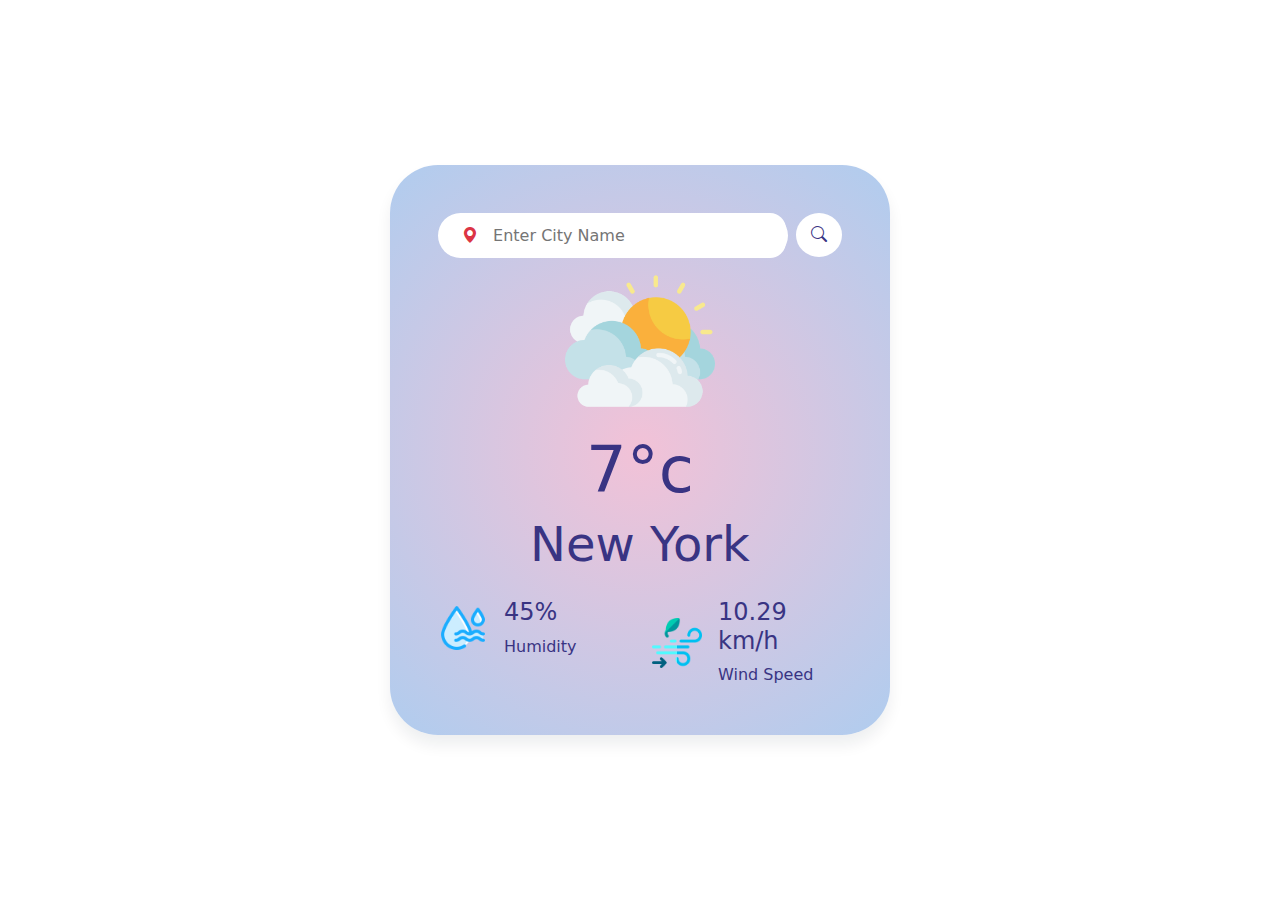
==== Project 1/index.html @ a81836fb "Upto UI design" ====
<!DOCTYPE html>
<html lang="en">

<head>
    <meta charset="UTF-8">
    <meta name="viewport" content="width=device-width, initial-scale=1.0">
    <link href="https://cdn.jsdelivr.net/npm/bootstrap@5.3.3/dist/css/bootstrap.min.css" rel="stylesheet"
        integrity="sha384-QWTKZyjpPEjISv5WaRU9OFeRpok6YctnYmDr5pNlyT2bRjXh0JMhjY6hW+ALEwIH" crossorigin="anonymous">
    <title>Weather App</title>
    <link rel="shortcut icon" href="./images/weather-app.png" type="image/x-icon">
    <link rel="stylesheet" href="style.css">
    <link rel="stylesheet" href="https://cdn.jsdelivr.net/npm/bootstrap-icons@1.11.3/font/bootstrap-icons.min.css">
</head>

<body>
    <section class="d-flex align-items-center justify-content-center " style="height: 100vh;">
        <div class="inner-div">
            <div class="p-5">
                <form action="">
                    <div class="w-100 d-flex align-items-center justify-content-center gap-2 ">
                        <div class="bg-white ps-4 input-div" style="width: 90%;border-radius: 25px;">
                            <i class="bi bi-geo-alt-fill text-danger "></i>
                            <input type="text" id="city" for="city" name="city" class="city-input"
                                placeholder="Enter City Name">
                        </div>
                        <button type="submit" class="city-btn rounded-circle "><i class="bi bi-search"></i></button>
                    </div>
                </form>
                <div class="d-flex align-items-center justify-content-center mt-2">
                    <img src="./images/cloudy.png" alt="" height="150px" width="150px">
                </div>
                <div class="mt-3">
                    <h1 class="text-center" style="font-size: 4rem;" id="weather-deg">7°c</h1>
                    <h2 class="text-center" style="font-size: 3rem;" id="weather-city">New York</h2>
                </div>
                <div class="row mt-4">
                    <div class="col-lg-6">
                        <div class="d-flex align-items-center gap-3  ">
                            <div>
                                <img src="./images/humidity.png" alt="" height="50px" width="50px" id="weather-img">
                            </div>
                            <div>

                                <h4 style="font-size: 1.5rem;" id="weather-hum">45%</h4>
                                <p class="mb-0">Humidity</p>
                            </div>
                        </div>
                    </div>
                    <div class="col-lg-6">
                        <div class="d-flex align-items-center gap-3">
                            <div>
                                <img src="./images/storm.png" alt="" height="50px" width="50px">
                            </div>
                            <div>

                                <h4 style="font-size: 1.5rem;" id="weather-wind">10.29 km/h</h4>
                                <p class="mb-0">Wind Speed</p>
                            </div>
                        </div>
                    </div>
                </div>
            </div>
        </div>
    </section>
    <script src="https://cdn.jsdelivr.net/npm/bootstrap@5.3.3/dist/js/bootstrap.bundle.min.js"
        integrity="sha384-YvpcrYf0tY3lHB60NNkmXc5s9fDVZLESaAA55NDzOxhy9GkcIdslK1eN7N6jIeHz"
        crossorigin="anonymous"></script>
</body>

</html>
---- Project 1/style.css ----
body {
  color: #393483;
}
.inner-div {
  background: rgb(238, 174, 202);
  background: radial-gradient(
    circle,
    rgba(238, 174, 202, 0.7567401960784313) 0%,
    rgba(148, 187, 233, 0.7399334733893557) 100%
  );
  /* height: 70vh; */
  width: 500px;
  border-radius: 3rem;
  box-shadow: 0 10px 15px 0 rgb(0 23 46/7%);
}
.city-input {
  all: unset;
  background-color: #fff;
  height: 45px;
  border-radius: 1rem;
  width: 90%;
  padding-left: 10px;
}
.city-btn {
  all: unset;
  background: #fff;
  padding: 10px 15px;
  transition: all 0.3s ease;
}
.city-btn:hover {
  background-color: rgb(46 54 60);
  transform: scale(1.2);
}
.city-btn:hover i {
  color: #fff;
}
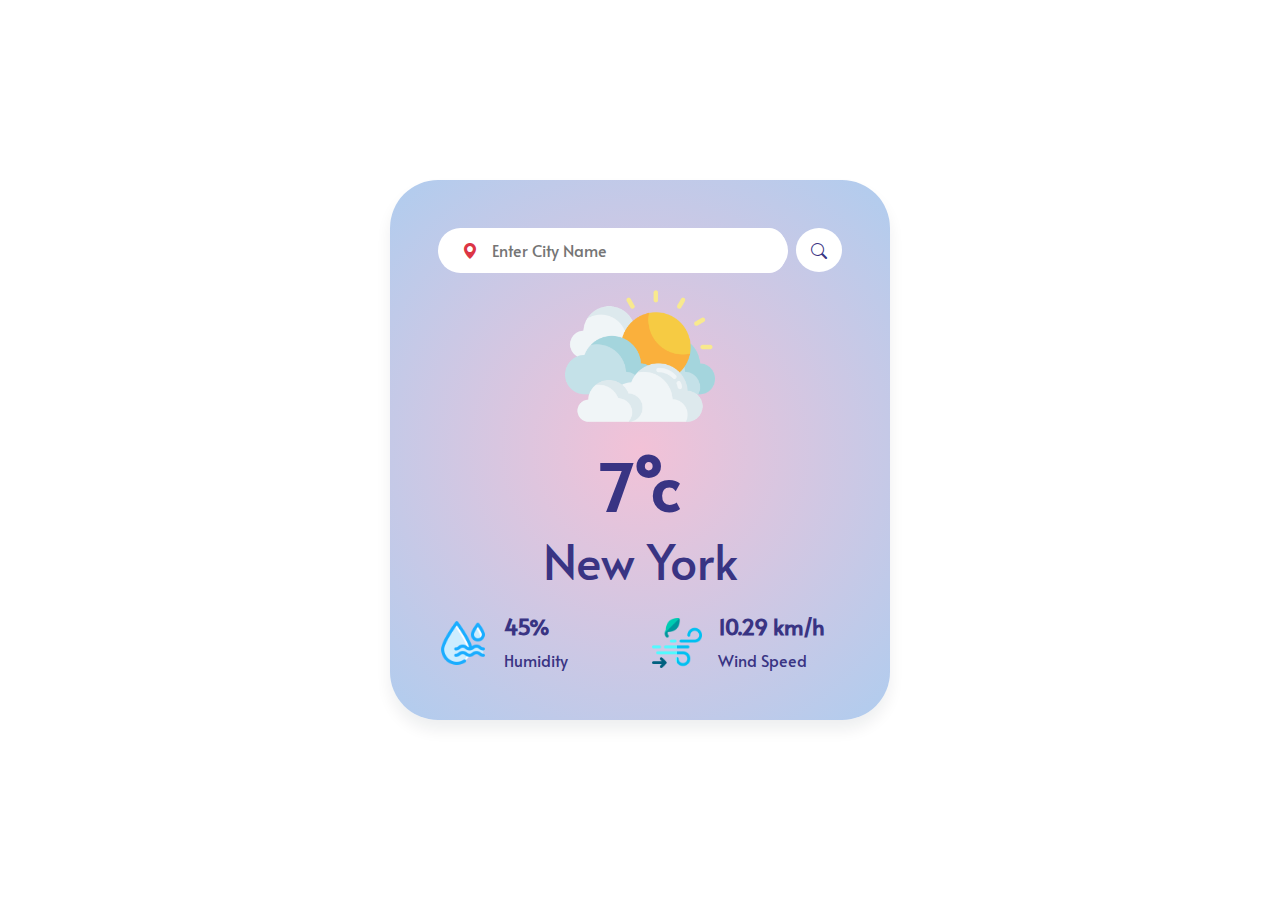
==== commit f338daf5: "new commit" ====
--- a/Project 1/index.html
+++ b/Project 1/index.html
@@ -7,6 +7,11 @@
     <link href="https://cdn.jsdelivr.net/npm/bootstrap@5.3.3/dist/css/bootstrap.min.css" rel="stylesheet"
         integrity="sha384-QWTKZyjpPEjISv5WaRU9OFeRpok6YctnYmDr5pNlyT2bRjXh0JMhjY6hW+ALEwIH" crossorigin="anonymous">
     <title>Weather App</title>
+    <link rel="preconnect" href="https://fonts.googleapis.com">
+    <link rel="preconnect" href="https://fonts.gstatic.com" crossorigin>
+    <link
+        href="https://fonts.googleapis.com/css2?family=Alata&family=Josefin+Sans:ital,wght@0,100..700;1,100..700&display=swap"
+        rel="stylesheet">
     <link rel="shortcut icon" href="./images/weather-app.png" type="image/x-icon">
     <link rel="stylesheet" href="style.css">
     <link rel="stylesheet" href="https://cdn.jsdelivr.net/npm/bootstrap-icons@1.11.3/font/bootstrap-icons.min.css">
@@ -30,7 +35,7 @@
                     <img src="./images/cloudy.png" alt="" height="150px" width="150px">
                 </div>
                 <div class="mt-3">
-                    <h1 class="text-center" style="font-size: 4rem;" id="weather-deg">7°c</h1>
+                    <h1 class="text-center" style="font-size: 4rem;font-weight: 600;" id="weather-deg">7°c</h1>
                     <h2 class="text-center" style="font-size: 3rem;" id="weather-city">New York</h2>
                 </div>
                 <div class="row mt-4">
@@ -41,7 +46,7 @@
                             </div>
                             <div>
 
-                                <h4 style="font-size: 1.5rem;" id="weather-hum">45%</h4>
+                                <h4 style="font-size: 1.4rem;font-weight: 600;" id="weather-hum">45%</h4>
                                 <p class="mb-0">Humidity</p>
                             </div>
                         </div>
@@ -53,7 +58,7 @@
                             </div>
                             <div>
 
-                                <h4 style="font-size: 1.5rem;" id="weather-wind">10.29 km/h</h4>
+                                <h4 style="font-size: 1.4rem;font-weight: 600;" id="weather-wind">10.29 km/h</h4>
                                 <p class="mb-0">Wind Speed</p>
                             </div>
                         </div>
@@ -65,6 +70,7 @@
     <script src="https://cdn.jsdelivr.net/npm/bootstrap@5.3.3/dist/js/bootstrap.bundle.min.js"
         integrity="sha384-YvpcrYf0tY3lHB60NNkmXc5s9fDVZLESaAA55NDzOxhy9GkcIdslK1eN7N6jIeHz"
         crossorigin="anonymous"></script>
+    <script src="script.js"></script>
 </body>
 
 </html>--- a/Project 1/style.css
+++ b/Project 1/style.css
@@ -1,5 +1,6 @@
 body {
   color: #393483;
+  font-family: "Alata", sans-serif;
 }
 .inner-div {
   background: rgb(238, 174, 202);
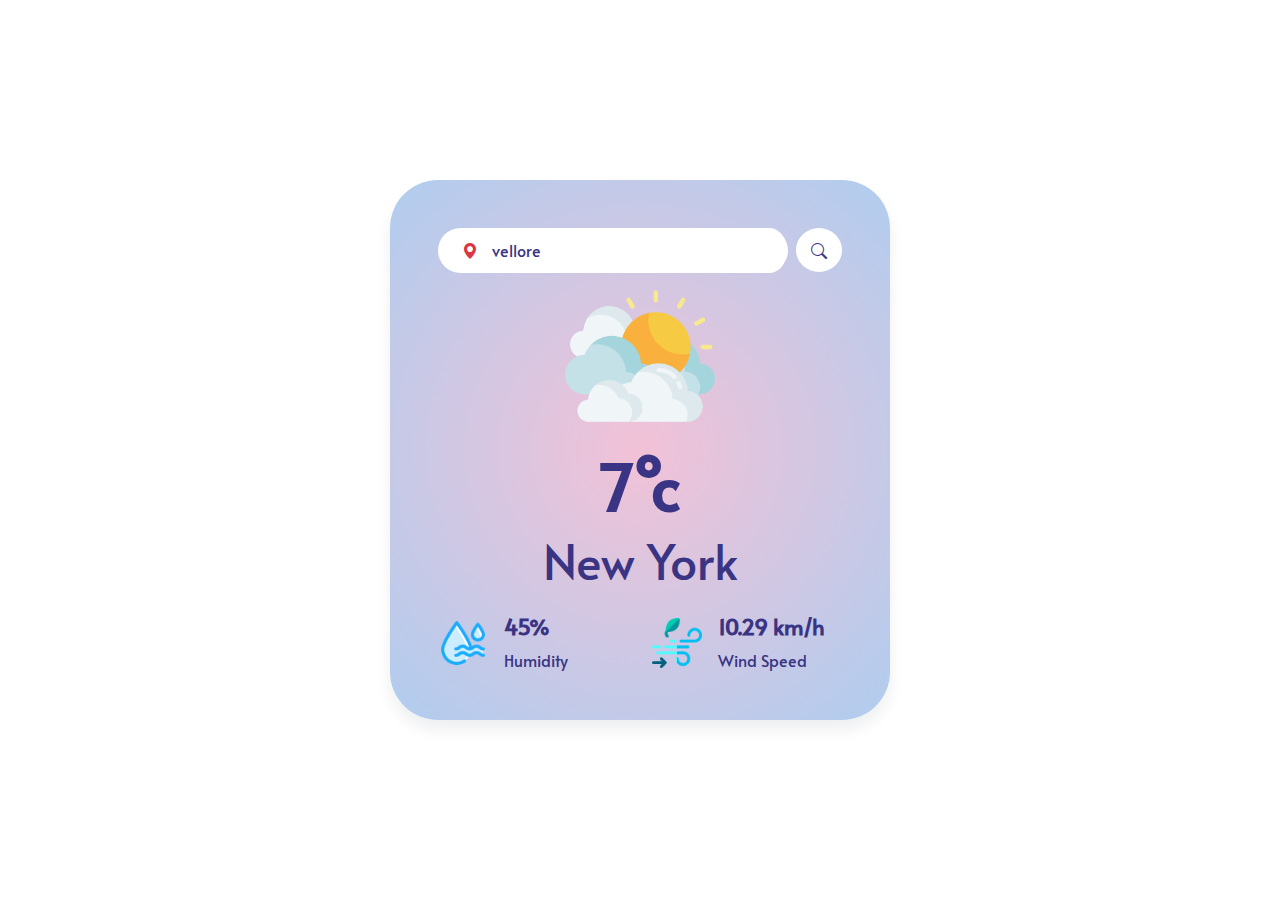
==== commit 5df25f66: "Project 1 Completed" ====
--- a/Project 1/index.html
+++ b/Project 1/index.html
@@ -21,18 +21,17 @@
     <section class="d-flex align-items-center justify-content-center " style="height: 100vh;">
         <div class="inner-div">
             <div class="p-5">
-                <form action="">
-                    <div class="w-100 d-flex align-items-center justify-content-center gap-2 ">
-                        <div class="bg-white ps-4 input-div" style="width: 90%;border-radius: 25px;">
-                            <i class="bi bi-geo-alt-fill text-danger "></i>
-                            <input type="text" id="city" for="city" name="city" class="city-input"
-                                placeholder="Enter City Name">
-                        </div>
-                        <button type="submit" class="city-btn rounded-circle "><i class="bi bi-search"></i></button>
+
+                <div class="w-100 d-flex align-items-center justify-content-center gap-2 ">
+                    <div class="bg-white ps-4 input-div" style="width: 90%;border-radius: 25px;">
+                        <i class="bi bi-geo-alt-fill text-danger "></i>
+                        <input type="text" id="w-city" class="city-input" placeholder="Enter City Name" value="vellore">
                     </div>
-                </form>
+                    <button id="search-btn" class="city-btn rounded-circle "><i class="bi bi-search"></i></button>
+                </div>
+
                 <div class="d-flex align-items-center justify-content-center mt-2">
-                    <img src="./images/cloudy.png" alt="" height="150px" width="150px">
+                    <img src="./images/cloudy.png" alt="" height="150px" width="150px" id="weather-type">
                 </div>
                 <div class="mt-3">
                     <h1 class="text-center" style="font-size: 4rem;font-weight: 600;" id="weather-deg">7°c</h1>
